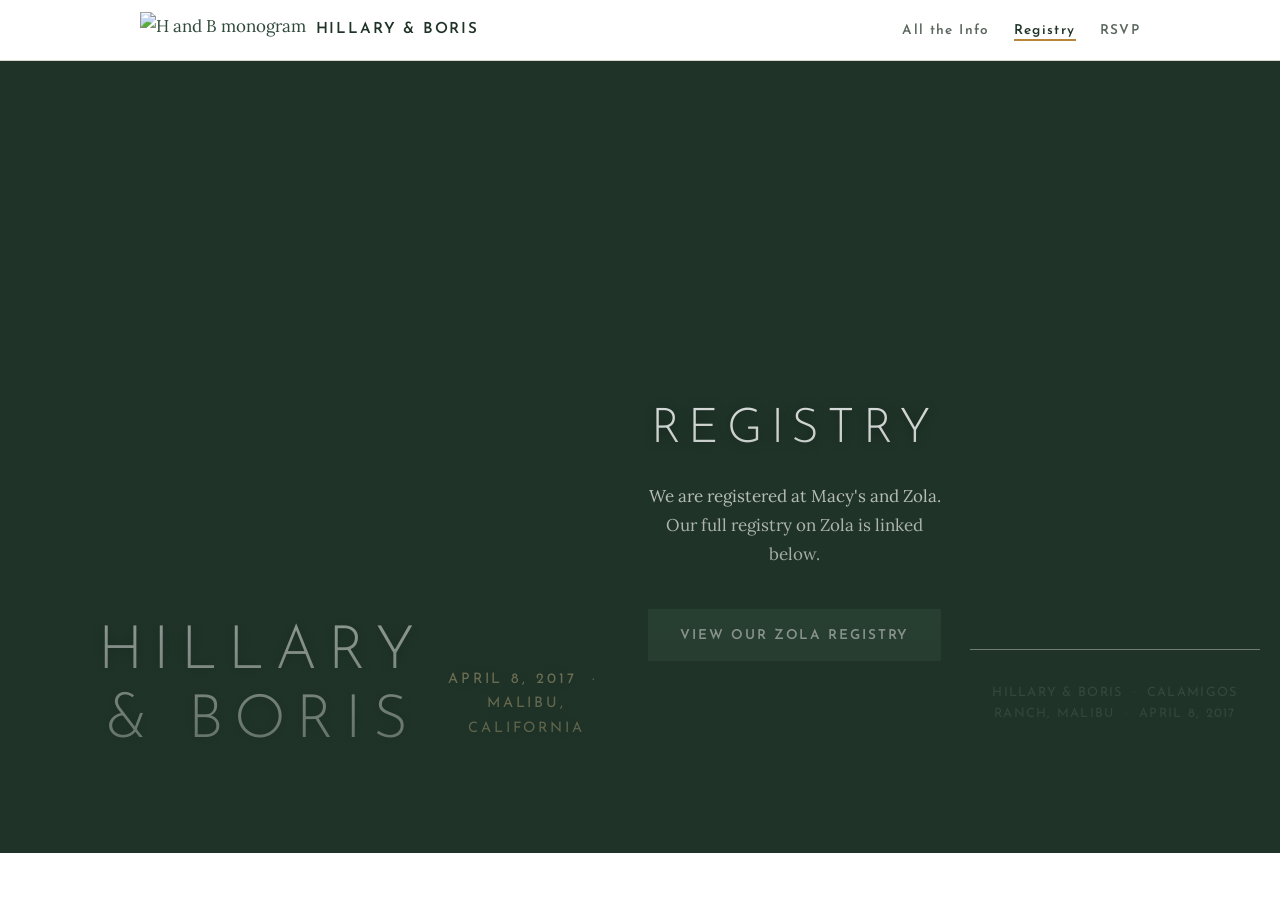
==== registry.html @ 2d08f828 "Add files via upload" ====
<!doctype html>
<html lang="en">
<head>
  <meta charset="utf-8">
  <meta name="viewport" content="width=device-width, initial-scale=1">
  <title>Registry — Hillary and Boris</title>
  <meta name="description" content="Hillary and Boris got married at Calamigos Ranch in Malibu on April 8, 2017. Events, accommodations, and details.">
  <link rel="icon" href="favicon.png">
  <link rel="preconnect" href="https://fonts.googleapis.com">
  <link rel="preconnect" href="https://fonts.gstatic.com" crossorigin>
  <link href="https://fonts.googleapis.com/css2?family=Josefin+Sans:wght@300;600&family=Lora:ital,wght@0,400;0,600;1,400&display=swap" rel="stylesheet">
  <link rel="stylesheet" href="style.css">
</head>
<body>

<nav class="nav" aria-label="Main">
  <div class="nav-inner">
    <a class="nav-brand" href="index.html"><img src="images/monogram.png" alt="H and B monogram"><span>HILLARY &amp; BORIS</span></a>
    <ul class="nav-links">
      <li><a href="index.html" >All the Info</a></li>
      <li><a href="registry.html" aria-current="page">Registry</a></li>
      <li><a href="rsvp.html">RSVP</a></li>
    </ul>
  </div>
</nav>

<header class="hero" id="welcome">
  <img src="images/monogram.png" alt="">
  <h1>HILLARY &amp; BORIS</h1>
  <p class="date">APRIL 8, 2017 &nbsp;&middot;&nbsp; MALIBU, CALIFORNIA</p>
<main class="page">
  <h1>REGISTRY</h1>
  <p>We are registered at Macy's and Zola. Our full registry on Zola is linked below.</p>
  <a class="button" href="https://www.zola.com/registry/borisandhillary">VIEW OUR ZOLA REGISTRY</a>
</main>

<footer>HILLARY &amp; BORIS &nbsp;&middot;&nbsp; CALAMIGOS RANCH, MALIBU &nbsp;&middot;&nbsp; APRIL 8, 2017</footer>

</body>
</html>
---- style.css ----
:root {
  --oak: #2f4a3a;
  --oak-deep: #1f3328;
  --canyon: #b8863b;
  --paper: #ffffff;
  --stone: #f3f1ec;
  --ink: #26302b;
  --ink-soft: #5b665f;
  --line: #d9d5cc;
  --display: "Josefin Sans", "Brandon Grotesque", "Helvetica Neue", Arial, sans-serif;
  --body: "Lora", Georgia, serif;
  --measure: 62ch;
}

* { box-sizing: border-box; }
html { scroll-behavior: smooth; }
@media (prefers-reduced-motion: reduce) { html { scroll-behavior: auto; } }

body {
  margin: 0;
  font-family: var(--body);
  font-size: 1.0625rem;
  line-height: 1.7;
  color: var(--ink);
  background: var(--paper);
}

a { color: var(--oak); text-decoration-color: var(--canyon); text-underline-offset: 3px; }
a:hover { color: var(--canyon); }
a:focus-visible, button:focus-visible { outline: 3px solid var(--canyon); outline-offset: 3px; }

h1, h2, h3, h4 {
  font-family: var(--display);
  font-weight: 600;
  letter-spacing: 0.06em;
  line-height: 1.15;
  margin: 0;
  color: var(--oak-deep);
}
h2 { font-size: clamp(1.75rem, 3.5vw, 2.5rem); }
h3 { font-size: 1.3rem; }
h4 { font-size: 1.05rem; letter-spacing: 0.1em; color: var(--oak); }
p { margin: 0 0 1rem; max-width: var(--measure); }
ul { padding-left: 1.2rem; margin: 0 0 1rem; max-width: var(--measure); }
li { margin-bottom: 0.25rem; }

/* Top nav */
.nav {
  position: sticky; top: 0; z-index: 10;
  background: var(--paper);
  border-bottom: 1px solid var(--line);
}
.nav-inner {
  max-width: 1040px; margin: 0 auto; padding: 0.75rem 1.25rem;
  display: flex; align-items: center; justify-content: space-between; gap: 1rem;
}
.nav-brand { display: flex; align-items: center; gap: 0.6rem; text-decoration: none; }
.nav-brand img { height: 36px; width: auto; }
.nav-brand span { font-family: var(--display); font-weight: 600; letter-spacing: 0.12em; font-size: 0.95rem; color: var(--oak-deep); }
.nav-links { display: flex; gap: 1.5rem; list-style: none; margin: 0; padding: 0; }
.nav-links a {
  font-family: var(--display); font-weight: 600; letter-spacing: 0.1em; font-size: 0.85rem;
  text-decoration: none; color: var(--ink-soft); padding-bottom: 2px; border-bottom: 2px solid transparent;
}
.nav-links a[aria-current="page"], .nav-links a:hover { color: var(--oak-deep); border-bottom-color: var(--canyon); }

/* Hero */
.hero {
  position: relative;
  background: var(--oak-deep) url("images/hero-couple.jpg") center 20% / cover no-repeat;
  color: var(--paper);
  text-align: center;
  padding: clamp(4rem, 12vw, 10rem) 1.25rem clamp(3rem, 8vw, 6rem);
  min-height: 88vh;
  display: flex; align-items: flex-end; justify-content: center;
}
.hero::before {
  content: ""; position: absolute; inset: 0;
  background: linear-gradient(180deg, rgba(31,51,40,0.25) 0%, rgba(31,51,40,0.15) 40%, rgba(31,51,40,0.85) 100%);
}
.hero-inner { position: relative; }
.hero .lede, .hero .date, .hero h1 { text-shadow: 0 1px 12px rgba(0,0,0,0.45); }
.banner {
  height: clamp(220px, 40vw, 520px);
  background: url("images/hero-canyon.jpg") center 45% / cover no-repeat;
}
.hero img { width: min(140px, 36vw); height: auto; filter: drop-shadow(0 1px 8px rgba(0,0,0,0.4)); }
.hero h1 {
  color: var(--paper);
  font-size: clamp(2rem, 6vw, 3.75rem);
  font-weight: 300;
  letter-spacing: 0.18em;
  margin-top: 1.5rem;
}
.hero .date {
  font-family: var(--display); letter-spacing: 0.2em; font-size: 0.9rem;
  color: #dcc48f; margin-top: 1rem;
}
.hero p { margin-left: auto; margin-right: auto; }
.hero .lede { margin: 1.75rem auto 0; color: #e6ebe7; font-style: italic; }
.hero-jump { margin-top: 2.25rem; display: flex; justify-content: center; gap: 1.75rem; flex-wrap: wrap; }
.hero-jump a { color: var(--paper); font-family: var(--display); font-weight: 600; letter-spacing: 0.12em; font-size: 0.85rem; text-decoration: none; border-bottom: 1px solid #dcc48f; padding-bottom: 3px; }

/* Sections */
.section { padding: clamp(3rem, 7vw, 5.5rem) 1.25rem; }
.section:nth-of-type(even) { background: var(--stone); }
.section-inner { max-width: 1040px; margin: 0 auto; }
.section h2 { margin-bottom: 2rem; }
.section h2::after { content: ""; display: block; width: 48px; height: 3px; background: var(--canyon); margin-top: 0.9rem; }

.grid-2 { display: grid; grid-template-columns: repeat(auto-fit, minmax(280px, 1fr)); gap: 2.5rem; }
.grid-3 { display: grid; grid-template-columns: repeat(auto-fit, minmax(260px, 1fr)); gap: 2rem; }

/* Events */
.event { border-left: 3px solid var(--canyon); padding-left: 1.25rem; }
.event .when { font-family: var(--display); font-weight: 600; letter-spacing: 0.1em; font-size: 0.85rem; color: var(--canyon); margin-bottom: 0.4rem; }
.event h3 { margin-bottom: 0.5rem; }
.event address { font-style: normal; color: var(--ink-soft); }

/* Hotels */
.hotel img { width: 100%; aspect-ratio: 16 / 10; object-fit: cover; display: block; margin-bottom: 1rem; }
.hotel h3 { margin-bottom: 0.5rem; }
.hotel ul { padding-left: 1.1rem; }

/* Details */
.details h3 { margin: 2.25rem 0 0.75rem; }
.details h3:first-child { margin-top: 0; }
.details h4 { margin: 1.25rem 0 0.35rem; }

/* Simple pages (registry / rsvp) */
.page { max-width: 720px; margin: 0 auto; padding: clamp(3rem, 8vw, 6rem) 1.25rem; text-align: center; }
.page h1 { font-size: clamp(2rem, 5vw, 3rem); font-weight: 300; letter-spacing: 0.16em; margin-bottom: 1.5rem; }
.page p { margin-left: auto; margin-right: auto; }
.button {
  display: inline-block; margin-top: 1.5rem; padding: 0.9rem 2rem;
  background: var(--oak); color: var(--paper); text-decoration: none;
  font-family: var(--display); font-weight: 600; letter-spacing: 0.14em; font-size: 0.85rem;
}
.button:hover { background: var(--canyon); color: var(--paper); }

footer {
  border-top: 1px solid var(--line);
  padding: 2rem 1.25rem; text-align: center;
  font-family: var(--display); font-size: 0.8rem; letter-spacing: 0.1em; color: var(--ink-soft);
}

@media (max-width: 640px) {
  .nav-brand span { display: none; }
  .nav-links { gap: 1rem; }
}
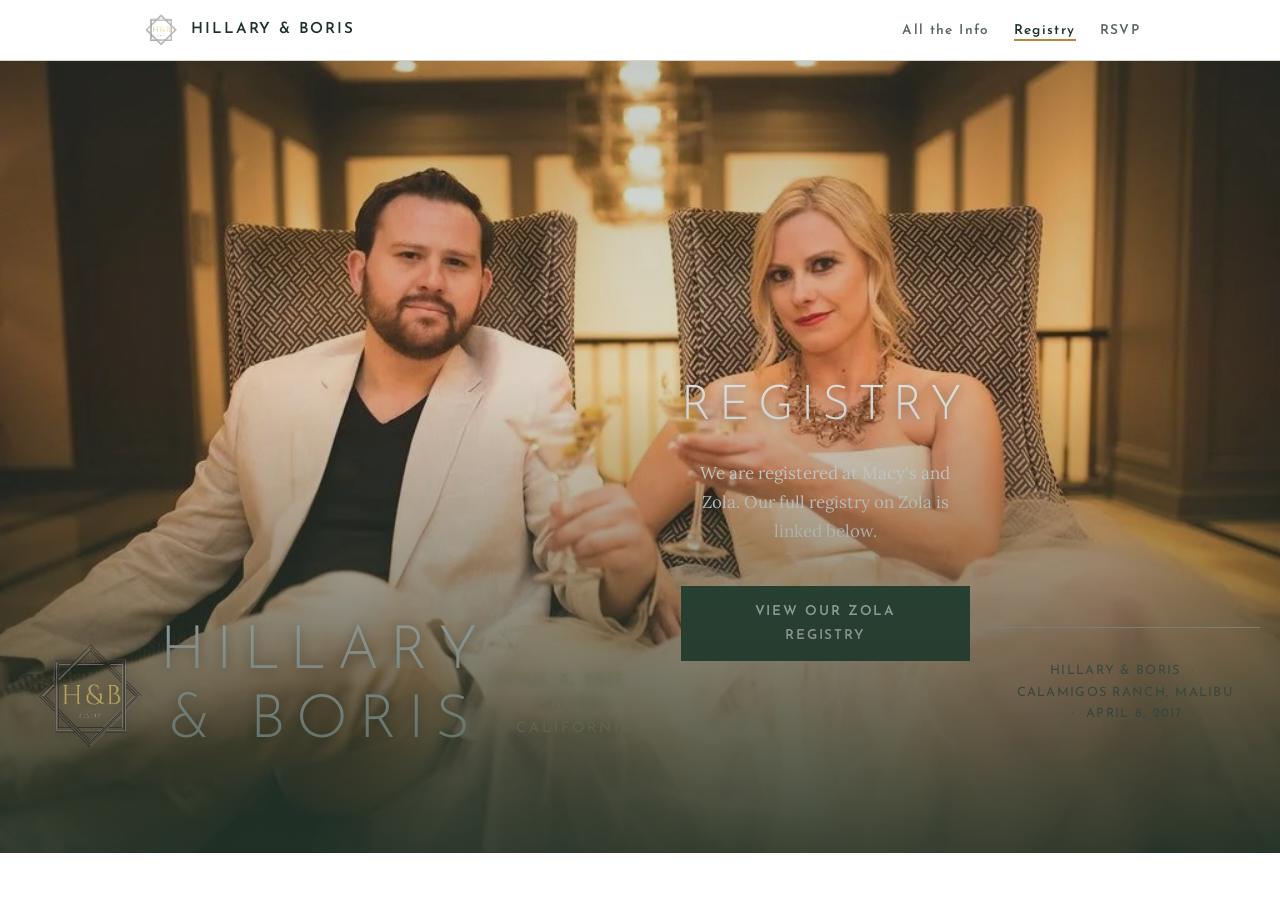
==== commit 433acdb5: "Add files via upload" ====
--- a/registry.html
+++ b/registry.html
@@ -15,7 +15,7 @@
 
 <nav class="nav" aria-label="Main">
   <div class="nav-inner">
-    <a class="nav-brand" href="index.html"><img src="images/monogram.png" alt="H and B monogram"><span>HILLARY &amp; BORIS</span></a>
+    <a class="nav-brand" href="index.html"><img src="monogram.png" alt="H and B monogram"><span>HILLARY &amp; BORIS</span></a>
     <ul class="nav-links">
       <li><a href="index.html" >All the Info</a></li>
       <li><a href="registry.html" aria-current="page">Registry</a></li>
@@ -25,7 +25,7 @@
 </nav>
 
 <header class="hero" id="welcome">
-  <img src="images/monogram.png" alt="">
+  <img src="monogram.png" alt="">
   <h1>HILLARY &amp; BORIS</h1>
   <p class="date">APRIL 8, 2017 &nbsp;&middot;&nbsp; MALIBU, CALIFORNIA</p>
 <main class="page">
--- a/style.css
+++ b/style.css
@@ -67,7 +67,7 @@
 /* Hero */
 .hero {
   position: relative;
-  background: var(--oak-deep) url("images/hero-couple.jpg") center 20% / cover no-repeat;
+  background: var(--oak-deep) url("hero-couple.jpg") center 20% / cover no-repeat;
   color: var(--paper);
   text-align: center;
   padding: clamp(4rem, 12vw, 10rem) 1.25rem clamp(3rem, 8vw, 6rem);
@@ -82,7 +82,7 @@
 .hero .lede, .hero .date, .hero h1 { text-shadow: 0 1px 12px rgba(0,0,0,0.45); }
 .banner {
   height: clamp(220px, 40vw, 520px);
-  background: url("images/hero-canyon.jpg") center 45% / cover no-repeat;
+  background: url("hero-canyon.jpg") center 45% / cover no-repeat;
 }
 .hero img { width: min(140px, 36vw); height: auto; filter: drop-shadow(0 1px 8px rgba(0,0,0,0.4)); }
 .hero h1 {
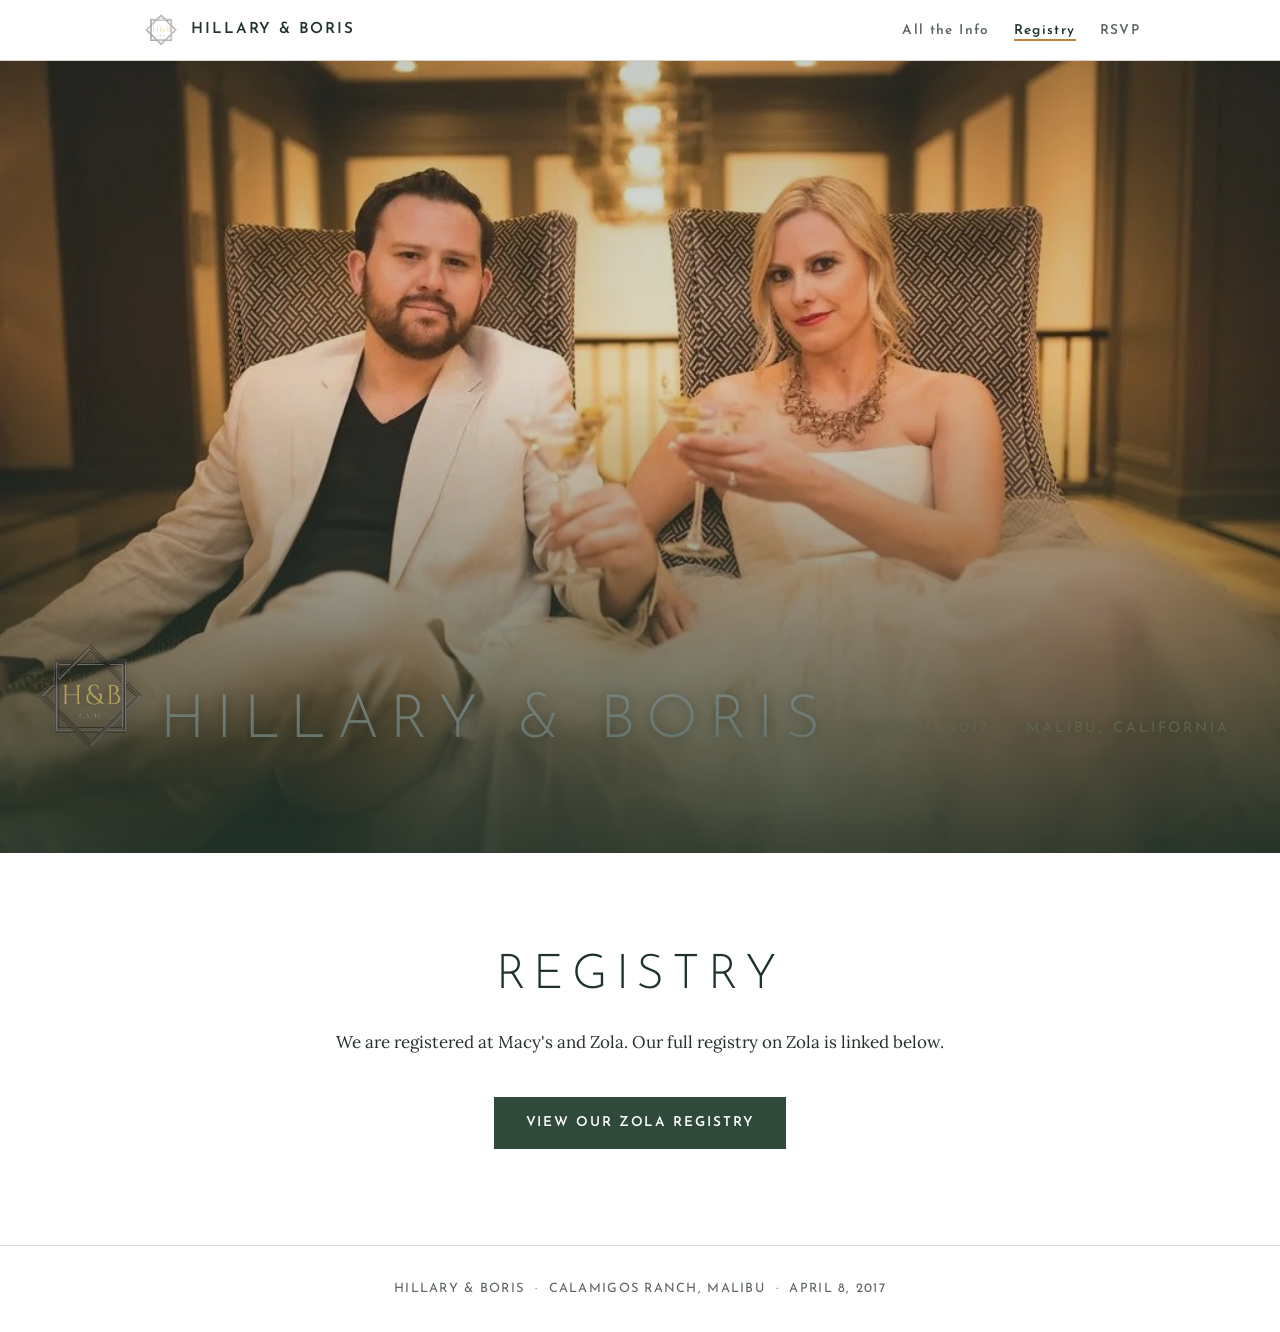
==== commit baf31f84: "fix: close unclosed header element on rsvp and registry pages" ====
--- a/registry.html
+++ b/registry.html
@@ -28,6 +28,7 @@
   <img src="monogram.png" alt="">
   <h1>HILLARY &amp; BORIS</h1>
   <p class="date">APRIL 8, 2017 &nbsp;&middot;&nbsp; MALIBU, CALIFORNIA</p>
+</header>
 <main class="page">
   <h1>REGISTRY</h1>
   <p>We are registered at Macy's and Zola. Our full registry on Zola is linked below.</p>
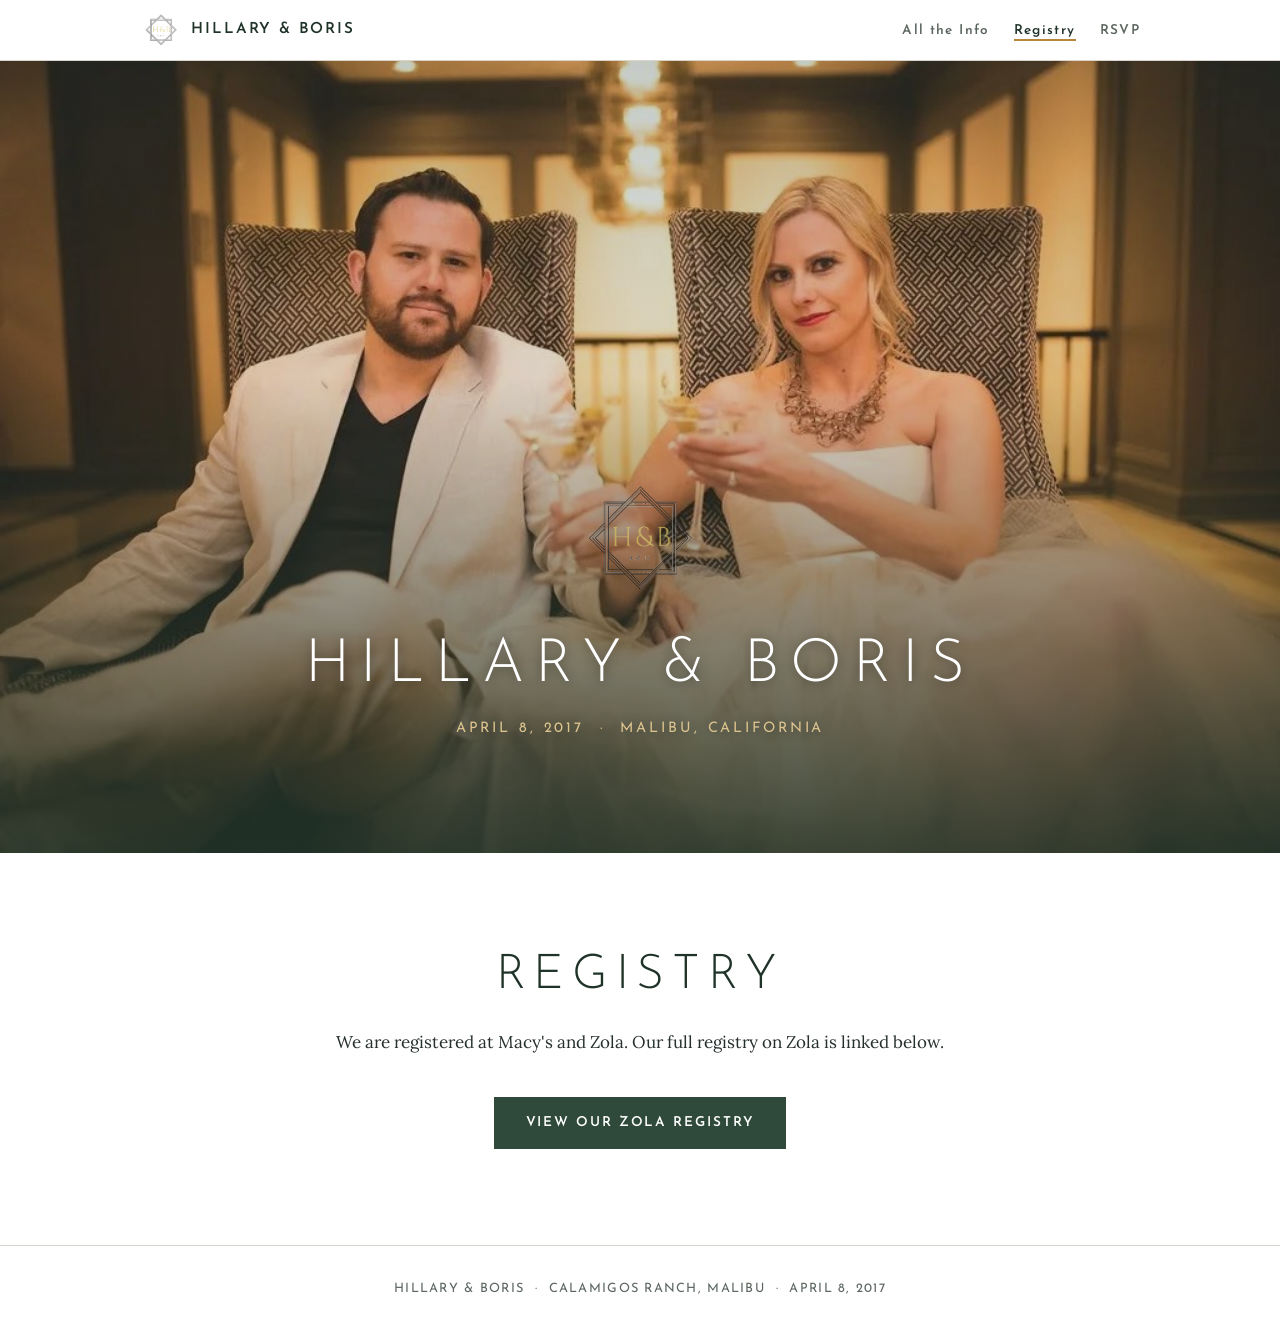
==== commit 703b5c36: "fix: wrap registry and RSVP hero content in .hero-inner so it renders above the overlay" ====
--- a/registry.html
+++ b/registry.html
@@ -13,6 +13,8 @@
 </head>
 <body>
 
+<a class="skip-link" href="#main">Skip to main content</a>
+
 <nav class="nav" aria-label="Main">
   <div class="nav-inner">
     <a class="nav-brand" href="index.html"><img src="monogram.png" alt="H and B monogram"><span>HILLARY &amp; BORIS</span></a>
@@ -25,11 +27,13 @@
 </nav>
 
 <header class="hero" id="welcome">
+  <div class="hero-inner">
   <img src="monogram.png" alt="">
   <h1>HILLARY &amp; BORIS</h1>
   <p class="date">APRIL 8, 2017 &nbsp;&middot;&nbsp; MALIBU, CALIFORNIA</p>
+  </div>
 </header>
-<main class="page">
+<main class="page" id="main">
   <h1>REGISTRY</h1>
   <p>We are registered at Macy's and Zola. Our full registry on Zola is linked below.</p>
   <a class="button" href="https://www.zola.com/registry/borisandhillary">VIEW OUR ZOLA REGISTRY</a>
--- a/style.css
+++ b/style.css
@@ -26,6 +26,15 @@
 }
 
 a { color: var(--oak); text-decoration-color: var(--canyon); text-underline-offset: 3px; }
+
+/* Skip link: hidden until keyboard focus */
+.skip-link {
+  position: absolute; left: 1rem; top: -4rem; z-index: 20;
+  background: var(--oak-deep); color: var(--paper);
+  padding: 0.6rem 1rem; font-family: var(--display);
+  font-weight: 600; letter-spacing: 0.1em; font-size: 0.85rem; text-decoration: none;
+}
+.skip-link:focus { top: 1rem; color: var(--paper); }
 a:hover { color: var(--canyon); }
 a:focus-visible, button:focus-visible { outline: 3px solid var(--canyon); outline-offset: 3px; }
 
